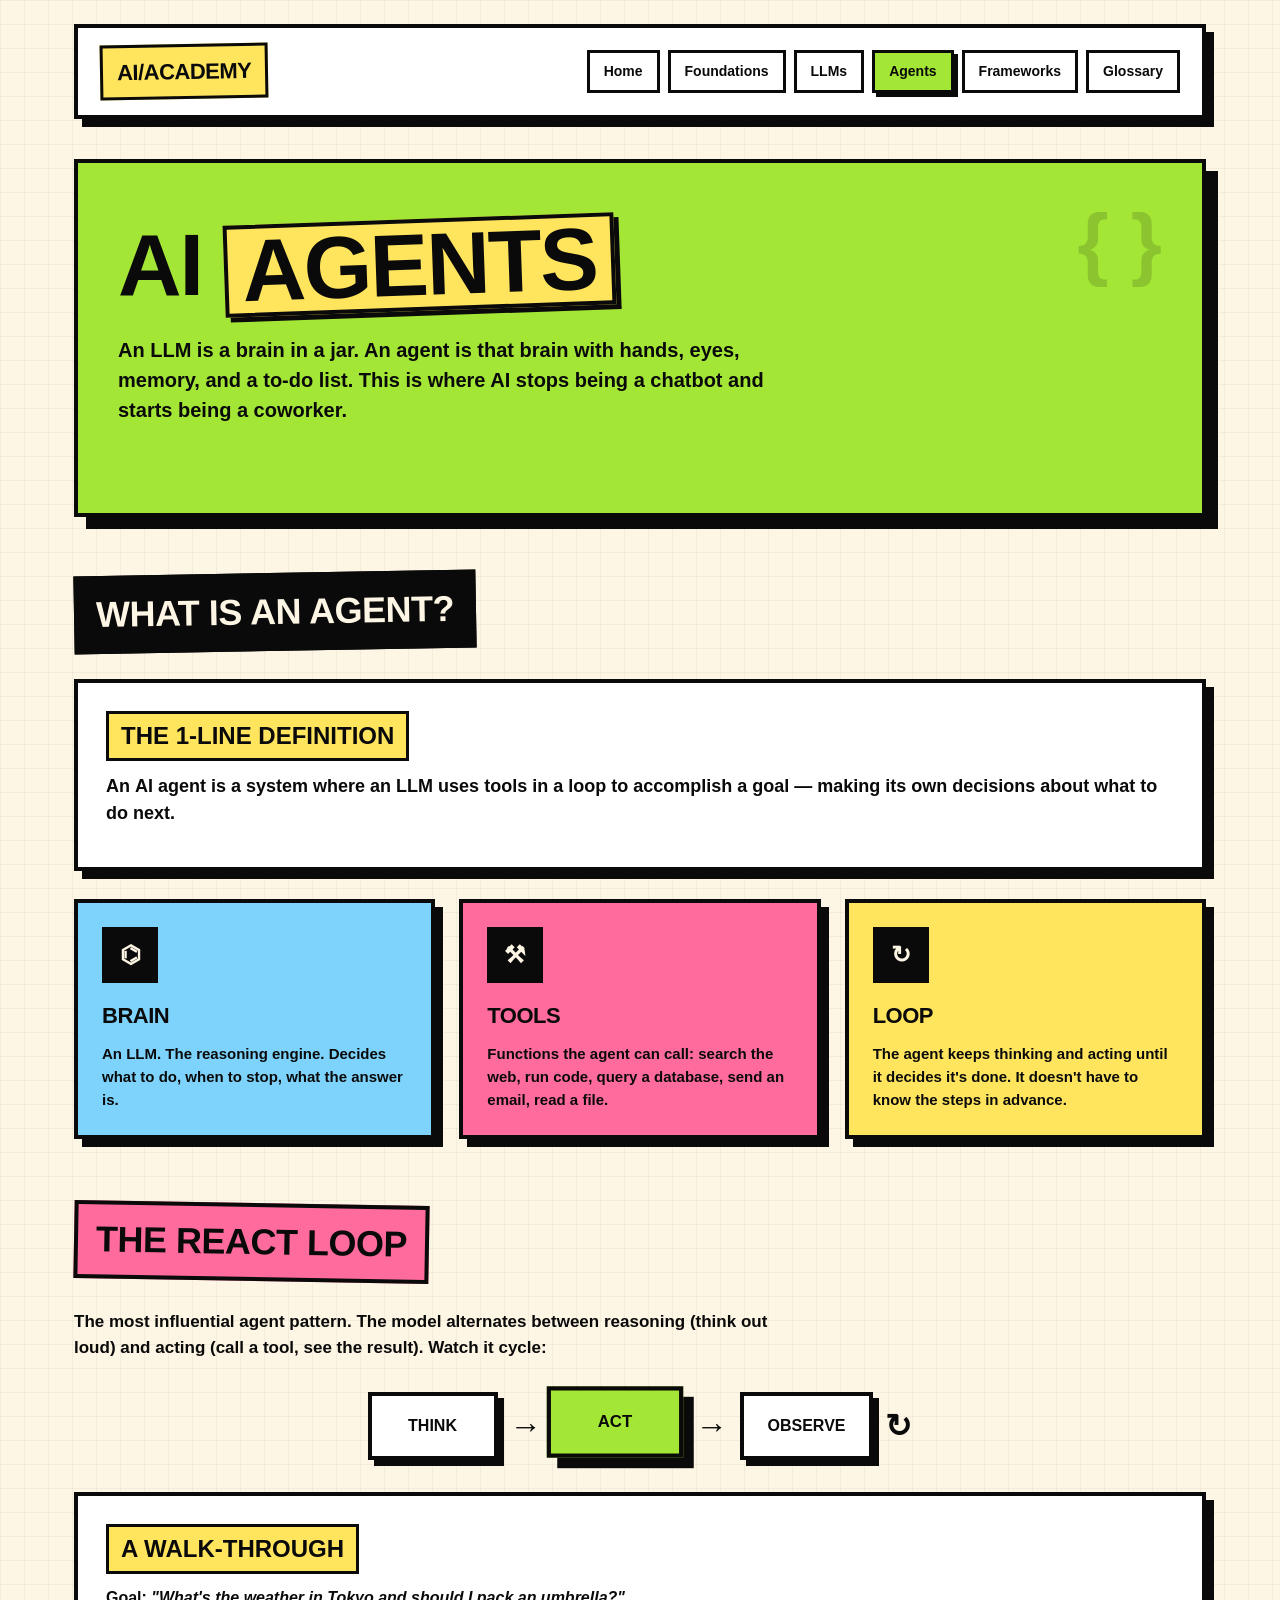
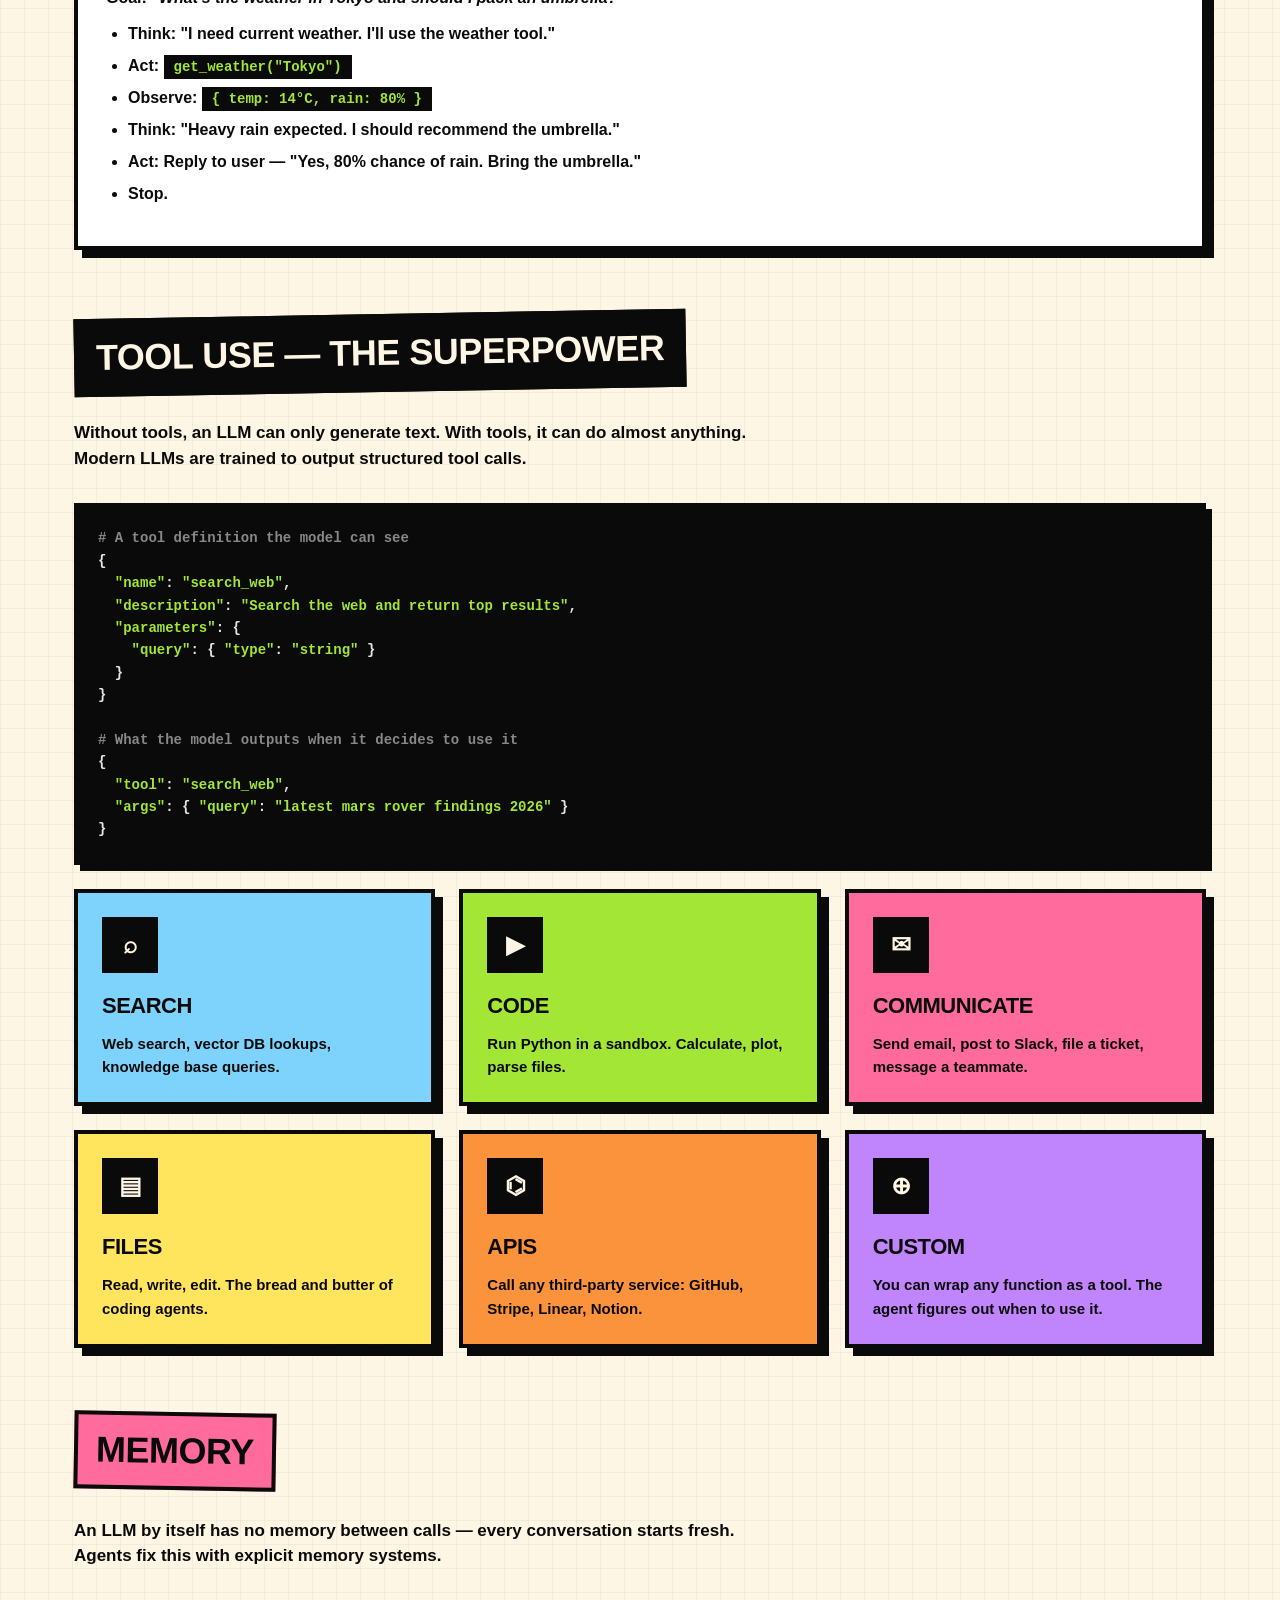
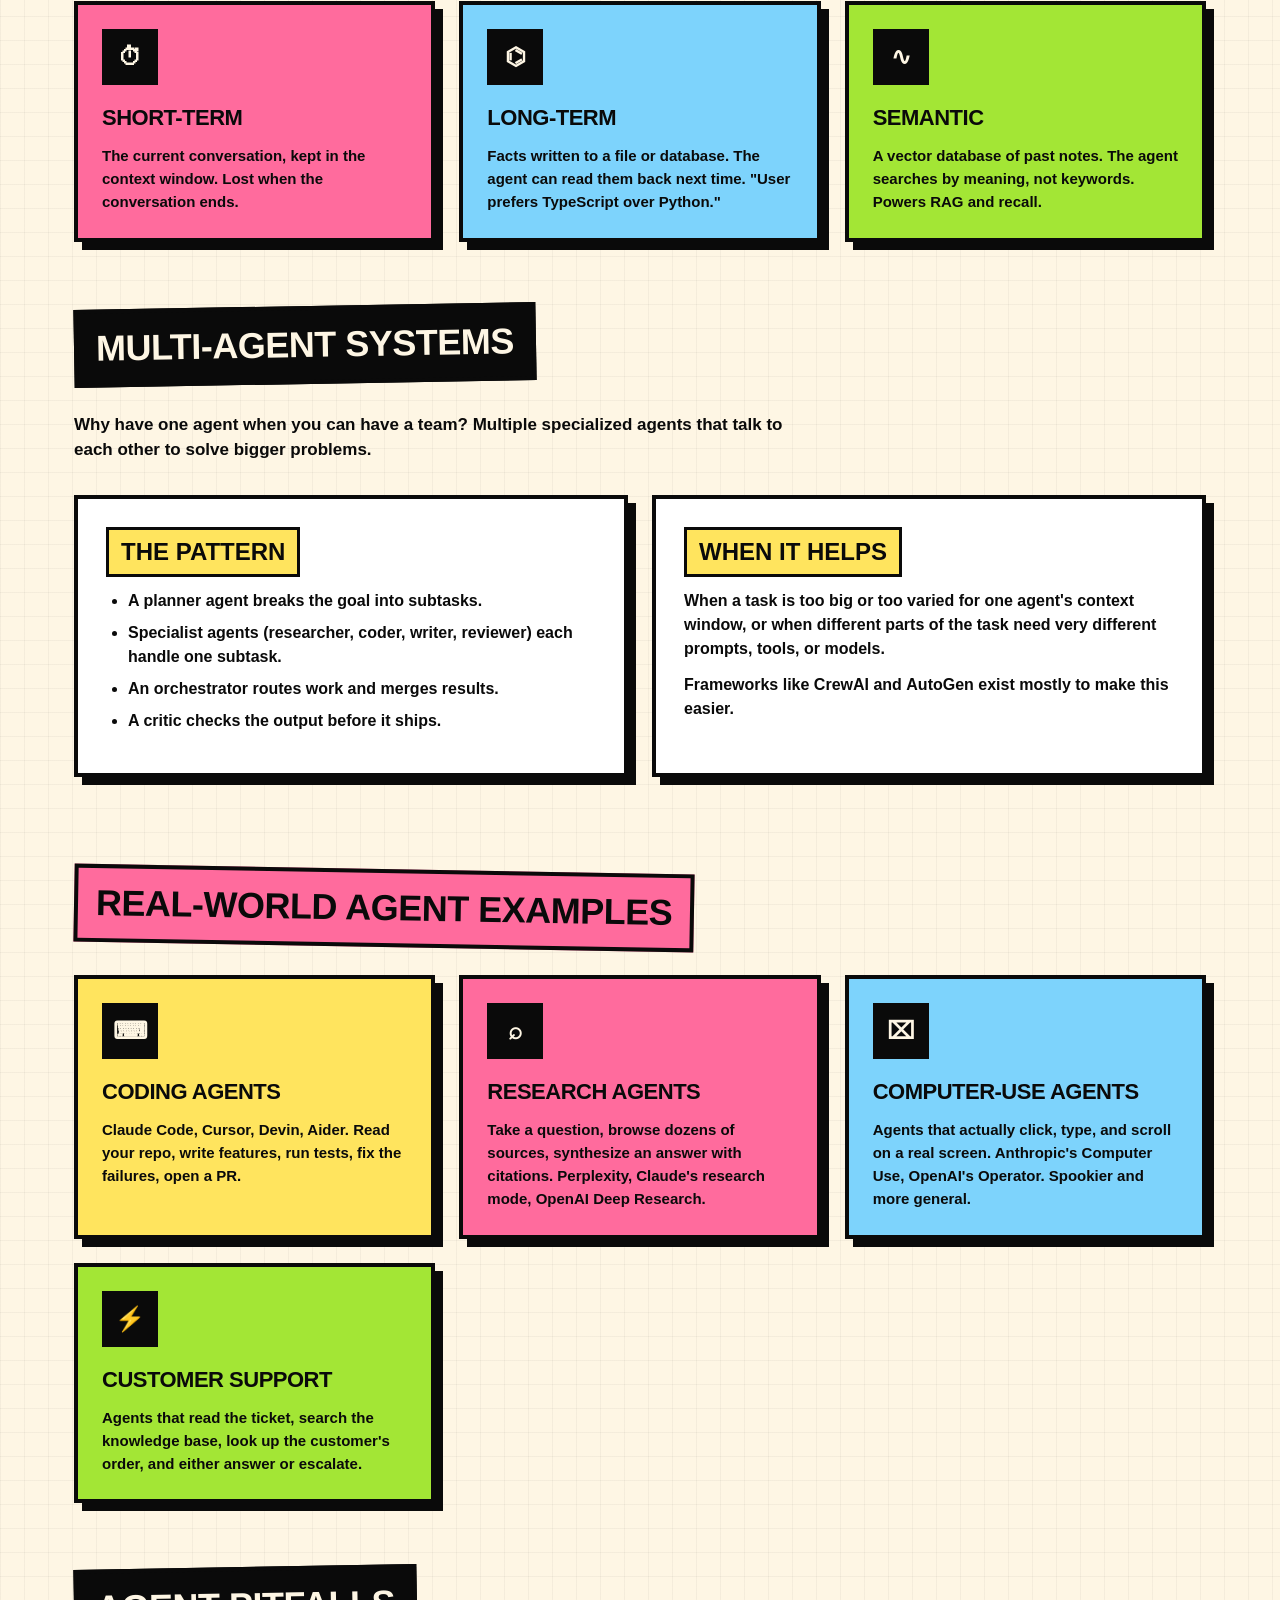
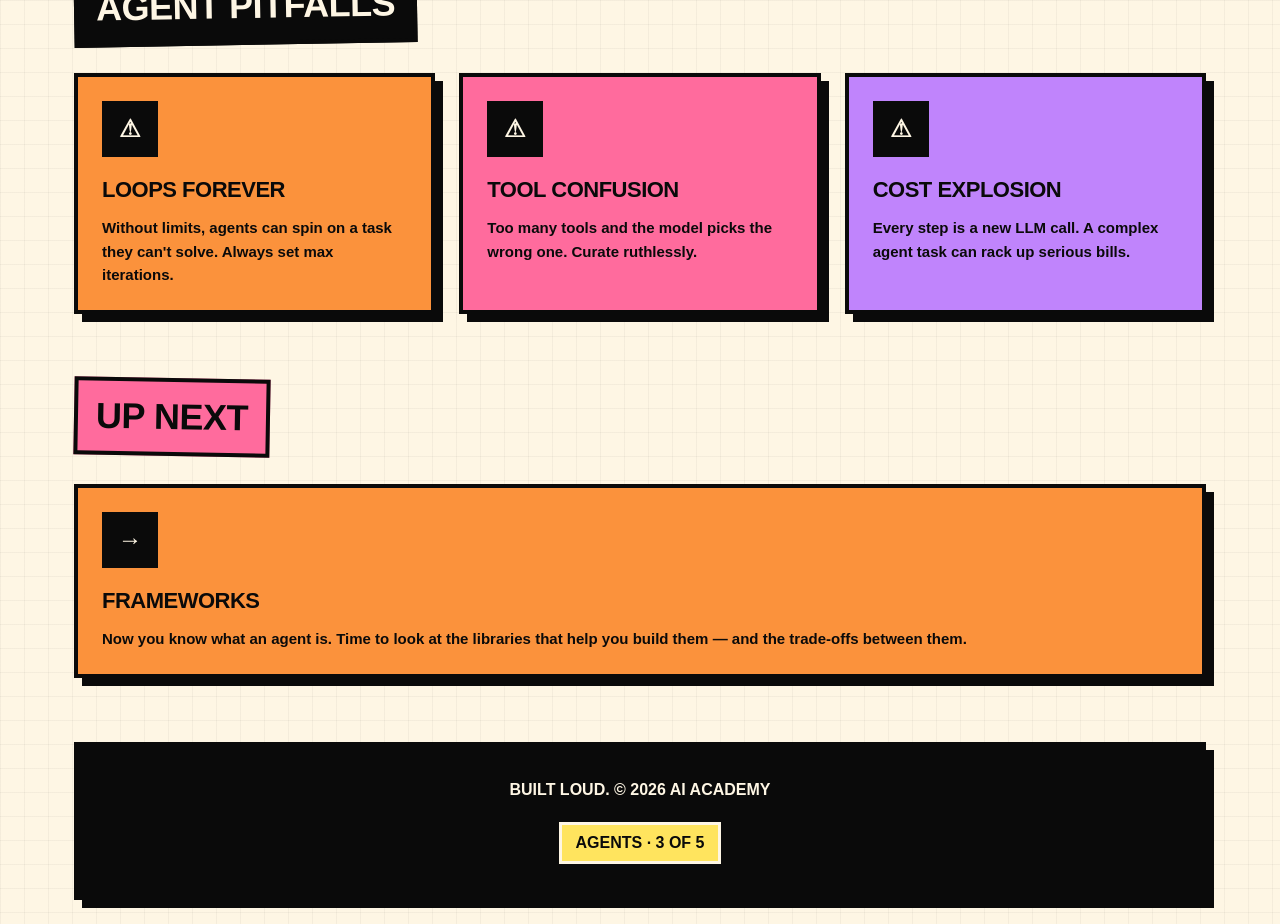
==== agents.html @ 1c1654ed "Initial commit: AI Academy neobrutalist site Multi-page static site teaching AI fundamentals, LLMs, " ====
<!DOCTYPE html>
<html lang="en">
<head>
<meta charset="UTF-8" />
<meta name="viewport" content="width=device-width, initial-scale=1.0" />
<title>AI Agents — AI Academy</title>
<link rel="stylesheet" href="styles.css" />
</head>
<body>
  <div class="wrap">

    <nav class="top">
      <a href="index.html" class="logo">AI/ACADEMY</a>
      <ul>
        <li><a href="index.html" class="link">Home</a></li>
        <li><a href="fundamentals.html" class="link">Foundations</a></li>
        <li><a href="llms.html" class="link">LLMs</a></li>
        <li><a href="agents.html" class="link active">Agents</a></li>
        <li><a href="frameworks.html" class="link">Frameworks</a></li>
        <li><a href="glossary.html" class="link">Glossary</a></li>
      </ul>
    </nav>

    <header class="hero green">
      <h1>AI <span class="pop">Agents</span></h1>
      <p class="lede">An LLM is a brain in a jar. An agent is that brain with hands, eyes, memory, and a to-do list. This is where AI stops being a chatbot and starts being a coworker.</p>
      <div class="doodle" style="top:20px;right:40px;">{ }</div>
    </header>

    <section class="reveal">
      <h2 class="section-title">What is an Agent?</h2>
      <div class="info-box">
        <h3>The 1-line definition</h3>
        <p style="font-size:18px;">An <strong>AI agent</strong> is a system where an LLM uses <strong>tools</strong> in a <strong>loop</strong> to accomplish a goal — making its own decisions about what to do next.</p>
      </div>
      <div class="grid cols-3">
        <div class="card blue">
          <div class="icon">⌬</div>
          <h3>Brain</h3>
          <p>An LLM. The reasoning engine. Decides what to do, when to stop, what the answer is.</p>
        </div>
        <div class="card pink">
          <div class="icon">⚒</div>
          <h3>Tools</h3>
          <p>Functions the agent can call: search the web, run code, query a database, send an email, read a file.</p>
        </div>
        <div class="card yellow">
          <div class="icon">↻</div>
          <h3>Loop</h3>
          <p>The agent keeps thinking and acting until it decides it's done. It doesn't have to know the steps in advance.</p>
        </div>
      </div>
    </section>

    <section class="reveal">
      <h2 class="section-title alt">The ReAct Loop</h2>
      <p class="section-sub">The most influential agent pattern. The model alternates between <strong>reasoning</strong> (think out loud) and <strong>acting</strong> (call a tool, see the result). Watch it cycle:</p>

      <div class="agent-loop" id="loop">
        <div class="loop-node">THINK</div>
        <div class="loop-arrow">→</div>
        <div class="loop-node">ACT</div>
        <div class="loop-arrow">→</div>
        <div class="loop-node">OBSERVE</div>
        <div class="loop-arrow">↻</div>
      </div>

      <div class="info-box">
        <h3>A walk-through</h3>
        <p>Goal: <em>"What's the weather in Tokyo and should I pack an umbrella?"</em></p>
        <ul>
          <li><strong>Think:</strong> "I need current weather. I'll use the weather tool."</li>
          <li><strong>Act:</strong> <code>get_weather("Tokyo")</code></li>
          <li><strong>Observe:</strong> <code>{ temp: 14°C, rain: 80% }</code></li>
          <li><strong>Think:</strong> "Heavy rain expected. I should recommend the umbrella."</li>
          <li><strong>Act:</strong> Reply to user — "Yes, 80% chance of rain. Bring the umbrella."</li>
          <li><strong>Stop.</strong></li>
        </ul>
      </div>
    </section>

    <section class="reveal">
      <h2 class="section-title">Tool Use — The Superpower</h2>
      <p class="section-sub">Without tools, an LLM can only generate text. With tools, it can do almost anything. Modern LLMs are trained to output structured tool calls.</p>

      <pre class="code"><span class="c"># A tool definition the model can see</span>
{
  <span class="s">"name"</span>: <span class="s">"search_web"</span>,
  <span class="s">"description"</span>: <span class="s">"Search the web and return top results"</span>,
  <span class="s">"parameters"</span>: {
    <span class="s">"query"</span>: { <span class="s">"type"</span>: <span class="s">"string"</span> }
  }
}

<span class="c"># What the model outputs when it decides to use it</span>
{
  <span class="s">"tool"</span>: <span class="s">"search_web"</span>,
  <span class="s">"args"</span>: { <span class="s">"query"</span>: <span class="s">"latest mars rover findings 2026"</span> }
}</pre>

      <div class="grid cols-3" style="margin-top:24px;">
        <div class="card blue"><div class="icon">⌕</div><h3>Search</h3><p>Web search, vector DB lookups, knowledge base queries.</p></div>
        <div class="card green"><div class="icon">▶</div><h3>Code</h3><p>Run Python in a sandbox. Calculate, plot, parse files.</p></div>
        <div class="card pink"><div class="icon">✉</div><h3>Communicate</h3><p>Send email, post to Slack, file a ticket, message a teammate.</p></div>
        <div class="card yellow"><div class="icon">▤</div><h3>Files</h3><p>Read, write, edit. The bread and butter of coding agents.</p></div>
        <div class="card orange"><div class="icon">⌬</div><h3>APIs</h3><p>Call any third-party service: GitHub, Stripe, Linear, Notion.</p></div>
        <div class="card purple"><div class="icon">⊕</div><h3>Custom</h3><p>You can wrap any function as a tool. The agent figures out when to use it.</p></div>
      </div>
    </section>

    <section class="reveal">
      <h2 class="section-title alt">Memory</h2>
      <p class="section-sub">An LLM by itself has no memory between calls — every conversation starts fresh. Agents fix this with explicit memory systems.</p>
      <div class="grid cols-3">
        <div class="card pink">
          <div class="icon">⏱</div>
          <h3>Short-term</h3>
          <p>The current conversation, kept in the context window. Lost when the conversation ends.</p>
        </div>
        <div class="card blue">
          <div class="icon">⌬</div>
          <h3>Long-term</h3>
          <p>Facts written to a file or database. The agent can read them back next time. "User prefers TypeScript over Python."</p>
        </div>
        <div class="card green">
          <div class="icon">∿</div>
          <h3>Semantic</h3>
          <p>A vector database of past notes. The agent searches by meaning, not keywords. Powers RAG and recall.</p>
        </div>
      </div>
    </section>

    <section class="reveal">
      <h2 class="section-title">Multi-Agent Systems</h2>
      <p class="section-sub">Why have one agent when you can have a team? Multiple specialized agents that talk to each other to solve bigger problems.</p>
      <div class="grid cols-2">
        <div class="info-box">
          <h3>The pattern</h3>
          <ul>
            <li>A <strong>planner</strong> agent breaks the goal into subtasks.</li>
            <li>Specialist agents (researcher, coder, writer, reviewer) each handle one subtask.</li>
            <li>An <strong>orchestrator</strong> routes work and merges results.</li>
            <li>A <strong>critic</strong> checks the output before it ships.</li>
          </ul>
        </div>
        <div class="info-box">
          <h3>When it helps</h3>
          <p>When a task is too big or too varied for one agent's context window, or when different parts of the task need very different prompts, tools, or models.</p>
          <p>Frameworks like <strong>CrewAI</strong> and <strong>AutoGen</strong> exist mostly to make this easier.</p>
        </div>
      </div>
    </section>

    <section class="reveal">
      <h2 class="section-title alt">Real-World Agent Examples</h2>
      <div class="grid cols-2">
        <div class="card yellow">
          <div class="icon">⌨</div>
          <h3>Coding Agents</h3>
          <p>Claude Code, Cursor, Devin, Aider. Read your repo, write features, run tests, fix the failures, open a PR.</p>
        </div>
        <div class="card pink">
          <div class="icon">⌕</div>
          <h3>Research Agents</h3>
          <p>Take a question, browse dozens of sources, synthesize an answer with citations. Perplexity, Claude's research mode, OpenAI Deep Research.</p>
        </div>
        <div class="card blue">
          <div class="icon">⌧</div>
          <h3>Computer-Use Agents</h3>
          <p>Agents that actually click, type, and scroll on a real screen. Anthropic's Computer Use, OpenAI's Operator. Spookier and more general.</p>
        </div>
        <div class="card green">
          <div class="icon">⚡</div>
          <h3>Customer Support</h3>
          <p>Agents that read the ticket, search the knowledge base, look up the customer's order, and either answer or escalate.</p>
        </div>
      </div>
    </section>

    <section class="reveal">
      <h2 class="section-title">Agent Pitfalls</h2>
      <div class="grid cols-3">
        <div class="card orange">
          <div class="icon">⚠</div>
          <h3>Loops Forever</h3>
          <p>Without limits, agents can spin on a task they can't solve. Always set max iterations.</p>
        </div>
        <div class="card pink">
          <div class="icon">⚠</div>
          <h3>Tool Confusion</h3>
          <p>Too many tools and the model picks the wrong one. Curate ruthlessly.</p>
        </div>
        <div class="card purple">
          <div class="icon">⚠</div>
          <h3>Cost Explosion</h3>
          <p>Every step is a new LLM call. A complex agent task can rack up serious bills.</p>
        </div>
      </div>
    </section>

    <section class="reveal">
      <h2 class="section-title alt">Up Next</h2>
      <a href="frameworks.html" class="card orange" style="text-decoration:none;display:block;">
        <div class="icon">→</div>
        <h3>Frameworks</h3>
        <p>Now you know what an agent is. Time to look at the libraries that help you build them — and the trade-offs between them.</p>
      </a>
    </section>

    <footer class="bottom">
      <p>BUILT LOUD. © 2026 AI ACADEMY</p>
      <span class="made">Agents · 3 of 5</span>
    </footer>

  </div>
  <button id="to-top" class="to-top" aria-label="Back to top">↑</button>
  <script src="script.js"></script>
</body>
</html>
---- styles.css ----
/* ============================================
   AI ACADEMY — Neobrutalist Design System
   ============================================ */

:root {
  --bg: #fef6e4;
  --ink: #0a0a0a;
  --shadow: #0a0a0a;
  --pink: #ff6b9d;
  --yellow: #ffe45e;
  --blue: #7dd3fc;
  --green: #a3e635;
  --orange: #fb923c;
  --purple: #c084fc;
  --red: #ff5252;
  --white: #ffffff;
}

* { box-sizing: border-box; margin: 0; padding: 0; }

html { scroll-behavior: smooth; }

body {
  background: var(--bg);
  color: var(--ink);
  font-family: 'Helvetica Neue', Arial, sans-serif;
  font-weight: 600;
  line-height: 1.5;
  -webkit-font-smoothing: antialiased;
  background-image:
    linear-gradient(rgba(10,10,10,0.04) 1px, transparent 1px),
    linear-gradient(90deg, rgba(10,10,10,0.04) 1px, transparent 1px);
  background-size: 24px 24px;
}

.wrap { max-width: 1180px; margin: 0 auto; padding: 24px; }

a { color: var(--ink); }

/* ============ NAV ============ */
nav.top {
  display: flex;
  align-items: center;
  justify-content: space-between;
  padding: 16px 22px;
  background: var(--white);
  border: 4px solid var(--ink);
  box-shadow: 8px 8px 0 var(--shadow);
  margin-bottom: 40px;
  flex-wrap: wrap;
  gap: 12px;
}
nav.top .logo {
  font-size: 22px;
  font-weight: 900;
  letter-spacing: -0.5px;
  background: var(--yellow);
  padding: 8px 14px;
  border: 3px solid var(--ink);
  text-decoration: none;
  display: inline-block;
  transform: rotate(-1deg);
  transition: transform 0.15s;
}
nav.top .logo:hover { transform: rotate(1deg) scale(1.03); }

nav.top ul { display: flex; gap: 8px; list-style: none; flex-wrap: wrap; }
nav.top a.link {
  text-decoration: none;
  color: var(--ink);
  font-weight: 800;
  padding: 8px 14px;
  border: 3px solid var(--ink);
  background: var(--white);
  font-size: 14px;
  transition: transform 0.1s, box-shadow 0.1s, background 0.1s;
  display: inline-block;
}
nav.top a.link:hover {
  background: var(--pink);
  transform: translate(-2px, -2px);
  box-shadow: 4px 4px 0 var(--shadow);
}
nav.top a.link.active { background: var(--green); box-shadow: 4px 4px 0 var(--shadow); }

/* ============ HERO ============ */
.hero {
  border: 4px solid var(--ink);
  box-shadow: 12px 12px 0 var(--shadow);
  padding: 56px 40px;
  margin-bottom: 56px;
  position: relative;
  overflow: hidden;
}
.hero.pink { background: var(--pink); }
.hero.blue { background: var(--blue); }
.hero.yellow { background: var(--yellow); }
.hero.green { background: var(--green); }
.hero.orange { background: var(--orange); }
.hero.purple { background: var(--purple); }

.hero h1 {
  font-size: clamp(40px, 7vw, 88px);
  font-weight: 900;
  line-height: 0.95;
  letter-spacing: -2px;
  margin-bottom: 24px;
  text-transform: uppercase;
}
.hero h1 .pop {
  background: var(--yellow);
  padding: 0 14px;
  border: 4px solid var(--ink);
  display: inline-block;
  transform: rotate(-2deg);
  box-shadow: 5px 5px 0 var(--ink);
}
.hero h1 .pop.alt { background: var(--green); transform: rotate(2deg); }
.hero p.lede {
  font-size: 20px;
  max-width: 680px;
  margin-bottom: 32px;
  font-weight: 600;
}
.hero .doodle {
  position: absolute;
  font-size: 80px;
  font-weight: 900;
  opacity: 0.15;
  pointer-events: none;
}

/* ============ BUTTONS ============ */
.btn-row { display: flex; gap: 16px; flex-wrap: wrap; }
.btn {
  display: inline-block;
  padding: 16px 28px;
  font-size: 17px;
  font-weight: 900;
  text-decoration: none;
  color: var(--ink);
  background: var(--white);
  border: 4px solid var(--ink);
  box-shadow: 6px 6px 0 var(--shadow);
  cursor: pointer;
  text-transform: uppercase;
  transition: transform 0.1s, box-shadow 0.1s;
  font-family: inherit;
}
.btn:hover { transform: translate(-3px, -3px); box-shadow: 9px 9px 0 var(--shadow); }
.btn:active { transform: translate(2px, 2px); box-shadow: 2px 2px 0 var(--shadow); }
.btn.primary { background: var(--green); }
.btn.pink { background: var(--pink); }
.btn.yellow { background: var(--yellow); }
.btn.blue { background: var(--blue); }

/* ============ SECTIONS ============ */
section { margin-bottom: 64px; }
.section-title {
  font-size: 36px;
  font-weight: 900;
  text-transform: uppercase;
  margin-bottom: 28px;
  display: inline-block;
  background: var(--ink);
  color: var(--bg);
  padding: 8px 18px;
  border: 4px solid var(--ink);
  transform: rotate(-1deg);
  letter-spacing: -0.5px;
}
.section-title.alt { background: var(--pink); color: var(--ink); transform: rotate(1deg); }
.section-sub {
  font-size: 17px;
  max-width: 720px;
  margin-bottom: 32px;
  font-weight: 600;
}

/* ============ CARDS ============ */
.grid { display: grid; gap: 24px; }
.grid.cols-2 { grid-template-columns: repeat(auto-fit, minmax(320px, 1fr)); }
.grid.cols-3 { grid-template-columns: repeat(auto-fit, minmax(280px, 1fr)); }
.grid.cols-4 { grid-template-columns: repeat(auto-fit, minmax(220px, 1fr)); }

.card {
  background: var(--white);
  border: 4px solid var(--ink);
  box-shadow: 8px 8px 0 var(--shadow);
  padding: 24px;
  transition: transform 0.15s, box-shadow 0.15s;
  position: relative;
}
.card:hover { transform: translate(-4px, -4px); box-shadow: 12px 12px 0 var(--shadow); }
.card.pink { background: var(--pink); }
.card.blue { background: var(--blue); }
.card.yellow { background: var(--yellow); }
.card.green { background: var(--green); }
.card.orange { background: var(--orange); }
.card.purple { background: var(--purple); }
.card.dark { background: var(--ink); color: var(--bg); }
.card.dark a { color: var(--yellow); }
.card.dark .more { color: var(--yellow); border-bottom-color: var(--yellow); }

.card .icon {
  font-size: 24px;
  width: 56px;
  height: 56px;
  display: flex;
  align-items: center;
  justify-content: center;
  background: var(--ink);
  color: var(--bg);
  border: 3px solid var(--ink);
  margin-bottom: 16px;
  font-weight: 900;
}
.card.dark .icon { background: var(--yellow); color: var(--ink); }
.card h3 {
  font-size: 22px;
  font-weight: 900;
  text-transform: uppercase;
  margin-bottom: 10px;
  letter-spacing: -0.5px;
}
.card p { font-size: 15px; font-weight: 600; line-height: 1.55; }
.card .more {
  margin-top: 14px;
  display: inline-block;
  font-weight: 900;
  text-decoration: none;
  color: var(--ink);
  border-bottom: 3px solid var(--ink);
  padding-bottom: 2px;
}

/* ============ INFO BOX ============ */
.info-box {
  background: var(--white);
  border: 4px solid var(--ink);
  box-shadow: 8px 8px 0 var(--shadow);
  padding: 28px;
  margin-bottom: 28px;
}
.info-box h3 {
  font-size: 24px;
  font-weight: 900;
  text-transform: uppercase;
  margin-bottom: 12px;
  display: inline-block;
  background: var(--yellow);
  border: 3px solid var(--ink);
  padding: 4px 12px;
}
.info-box p { font-size: 16px; margin-bottom: 12px; }
.info-box ul { padding-left: 22px; margin-bottom: 12px; }
.info-box li { font-size: 16px; margin-bottom: 8px; font-weight: 600; }
.info-box code {
  background: var(--ink);
  color: var(--green);
  padding: 2px 8px;
  font-family: 'Courier New', monospace;
  border: 2px solid var(--ink);
  font-size: 14px;
}

/* ============ CODE BLOCK ============ */
pre.code {
  background: var(--ink);
  color: #e6e6e6;
  border: 4px solid var(--ink);
  box-shadow: 6px 6px 0 var(--shadow);
  padding: 20px;
  font-family: 'Courier New', monospace;
  font-size: 14px;
  line-height: 1.6;
  overflow-x: auto;
  margin: 16px 0;
  white-space: pre;
}
pre.code .k { color: var(--pink); }
pre.code .s { color: var(--green); }
pre.code .c { color: #888; }
pre.code .f { color: var(--yellow); }

/* ============ TIMELINE ============ */
.timeline {
  position: relative;
  padding: 20px 0;
}
.timeline-item {
  display: flex;
  align-items: flex-start;
  gap: 20px;
  margin-bottom: 24px;
  background: var(--white);
  border: 4px solid var(--ink);
  box-shadow: 6px 6px 0 var(--shadow);
  padding: 20px;
  transition: transform 0.15s, box-shadow 0.15s;
}
.timeline-item:hover { transform: translate(-3px, -3px); box-shadow: 9px 9px 0 var(--shadow); }
.timeline-year {
  background: var(--ink);
  color: var(--yellow);
  font-weight: 900;
  padding: 10px 14px;
  border: 3px solid var(--ink);
  font-size: 18px;
  flex-shrink: 0;
  min-width: 80px;
  text-align: center;
}
.timeline-item h4 {
  font-size: 18px;
  font-weight: 900;
  text-transform: uppercase;
  margin-bottom: 4px;
}
.timeline-item p { font-size: 15px; font-weight: 600; }

/* ============ TABLE ============ */
.compare-table {
  width: 100%;
  border-collapse: separate;
  border-spacing: 0;
  background: var(--white);
  border: 4px solid var(--ink);
  box-shadow: 8px 8px 0 var(--shadow);
  margin: 20px 0;
}
.compare-table th, .compare-table td {
  padding: 14px 16px;
  text-align: left;
  border-bottom: 3px solid var(--ink);
  font-size: 15px;
}
.compare-table th {
  background: var(--ink);
  color: var(--bg);
  font-weight: 900;
  text-transform: uppercase;
  font-size: 13px;
  letter-spacing: 0.5px;
}
.compare-table tr:last-child td { border-bottom: none; }
.compare-table tr:nth-child(even) td { background: rgba(0,0,0,0.04); }
.compare-table .tag {
  display: inline-block;
  padding: 3px 10px;
  border: 2px solid var(--ink);
  font-weight: 900;
  font-size: 12px;
  text-transform: uppercase;
}
.compare-table .tag.green { background: var(--green); }
.compare-table .tag.yellow { background: var(--yellow); }
.compare-table .tag.pink { background: var(--pink); }
.compare-table .tag.blue { background: var(--blue); }

/* ============ FOOTER ============ */
footer.bottom {
  background: var(--ink);
  color: var(--bg);
  border: 4px solid var(--ink);
  box-shadow: 8px 8px 0 var(--shadow);
  padding: 32px;
  text-align: center;
  margin-top: 40px;
}
footer.bottom p { font-weight: 700; margin-bottom: 8px; }
footer.bottom a { color: var(--yellow); }
footer.bottom .made {
  display: inline-block;
  background: var(--yellow);
  color: var(--ink);
  padding: 6px 14px;
  border: 3px solid var(--bg);
  margin-top: 12px;
  font-weight: 900;
  text-transform: uppercase;
}

/* ============ INTERACTIVE / DEMO ============ */
.demo {
  background: var(--white);
  border: 4px solid var(--ink);
  box-shadow: 8px 8px 0 var(--shadow);
  padding: 28px;
  margin: 24px 0;
}
.demo h4 {
  font-size: 18px;
  font-weight: 900;
  text-transform: uppercase;
  margin-bottom: 16px;
  display: inline-block;
  background: var(--blue);
  border: 3px solid var(--ink);
  padding: 4px 12px;
}
.demo input, .demo textarea {
  width: 100%;
  padding: 14px;
  font-size: 16px;
  font-weight: 600;
  font-family: inherit;
  border: 4px solid var(--ink);
  background: var(--bg);
  margin-bottom: 16px;
  outline: none;
}
.demo input:focus, .demo textarea:focus { background: var(--yellow); }

.token-out { display: flex; flex-wrap: wrap; gap: 6px; min-height: 40px; }
.tok {
  display: inline-block;
  padding: 6px 10px;
  border: 3px solid var(--ink);
  font-weight: 900;
  font-size: 14px;
  font-family: 'Courier New', monospace;
}

/* ============ AGENT LOOP DIAGRAM ============ */
.agent-loop {
  display: flex;
  align-items: center;
  justify-content: center;
  flex-wrap: wrap;
  gap: 12px;
  margin: 32px 0;
}
.loop-node {
  background: var(--white);
  border: 4px solid var(--ink);
  box-shadow: 6px 6px 0 var(--shadow);
  padding: 18px 24px;
  font-weight: 900;
  text-transform: uppercase;
  text-align: center;
  min-width: 130px;
  transition: all 0.4s ease;
}
.loop-node.active {
  background: var(--green);
  transform: translate(-4px, -4px) scale(1.05);
  box-shadow: 10px 10px 0 var(--shadow);
}
.loop-arrow {
  font-size: 32px;
  font-weight: 900;
  color: var(--ink);
}

/* ============ ANIMATIONS ============ */
@keyframes pop-in {
  from { opacity: 0; transform: translateY(20px); }
  to { opacity: 1; transform: translateY(0); }
}
.pop-in { animation: pop-in 0.5s ease forwards; }

@keyframes wiggle {
  0%, 100% { transform: rotate(-1deg); }
  50% { transform: rotate(1deg); }
}
.wiggle { animation: wiggle 3s ease-in-out infinite; }

@keyframes pulse-shadow {
  0%, 100% { box-shadow: 8px 8px 0 var(--shadow); }
  50% { box-shadow: 12px 12px 0 var(--shadow); }
}
.pulse { animation: pulse-shadow 2s ease-in-out infinite; }

/* fade in on scroll */
.reveal { opacity: 0; transform: translateY(30px); transition: opacity 0.6s ease, transform 0.6s ease; }
.reveal.in { opacity: 1; transform: translateY(0); }

/* ============ GLOSSARY ============ */
.glossary-list { display: grid; gap: 14px; }
.term {
  background: var(--white);
  border: 4px solid var(--ink);
  box-shadow: 5px 5px 0 var(--shadow);
  padding: 18px 22px;
  transition: transform 0.15s, box-shadow 0.15s;
}
.term:hover { transform: translate(-3px, -3px); box-shadow: 8px 8px 0 var(--shadow); }
.term h4 {
  font-size: 18px;
  font-weight: 900;
  text-transform: uppercase;
  margin-bottom: 6px;
}
.term h4 .letter {
  background: var(--pink);
  border: 3px solid var(--ink);
  padding: 2px 10px;
  margin-right: 10px;
  display: inline-block;
}
.term p { font-size: 15px; font-weight: 600; }
.term.hide { display: none; }

/* ============ STATS ============ */
.stats { display: grid; grid-template-columns: repeat(auto-fit, minmax(180px, 1fr)); gap: 20px; margin: 24px 0; }
.stat {
  background: var(--white);
  border: 4px solid var(--ink);
  box-shadow: 6px 6px 0 var(--shadow);
  padding: 20px;
  text-align: center;
}
.stat .num {
  font-size: 44px;
  font-weight: 900;
  display: block;
  line-height: 1;
  margin-bottom: 8px;
}
.stat .lbl {
  font-size: 13px;
  font-weight: 800;
  text-transform: uppercase;
}
.stat.pink { background: var(--pink); }
.stat.yellow { background: var(--yellow); }
.stat.green { background: var(--green); }
.stat.blue { background: var(--blue); }

/* ============ DIAGRAMS ============ */
.diagram-wrap {
  background: var(--white);
  border: 4px solid var(--ink);
  box-shadow: 8px 8px 0 var(--shadow);
  padding: 24px;
  margin: 24px 0;
  text-align: center;
  overflow-x: auto;
}
.diagram-wrap svg { max-width: 100%; height: auto; }
.diagram-wrap .caption {
  margin-top: 12px;
  font-size: 13px;
  font-weight: 700;
  text-transform: uppercase;
  display: inline-block;
  background: var(--ink);
  color: var(--bg);
  padding: 4px 10px;
  border: 2px solid var(--ink);
}

/* ============ BACK TO TOP ============ */
.to-top {
  position: fixed;
  right: 24px;
  bottom: 24px;
  width: 56px;
  height: 56px;
  background: var(--yellow);
  color: var(--ink);
  border: 4px solid var(--ink);
  box-shadow: 6px 6px 0 var(--shadow);
  font-size: 26px;
  font-weight: 900;
  cursor: pointer;
  display: none;
  align-items: center;
  justify-content: center;
  z-index: 100;
  font-family: inherit;
  transition: transform 0.1s, box-shadow 0.1s;
}
.to-top.show { display: flex; }
.to-top:hover { transform: translate(-2px, -2px); box-shadow: 9px 9px 0 var(--shadow); background: var(--green); }
.to-top:active { transform: translate(2px, 2px); box-shadow: 2px 2px 0 var(--shadow); }

/* ============ RESPONSIVE ============ */
@media (max-width: 640px) {
  .wrap { padding: 16px; }
  .hero { padding: 36px 24px; }
  nav.top { padding: 12px 16px; }
  nav.top ul { width: 100%; }
  nav.top a.link { padding: 6px 10px; font-size: 13px; }
  .section-title { font-size: 26px; }
}
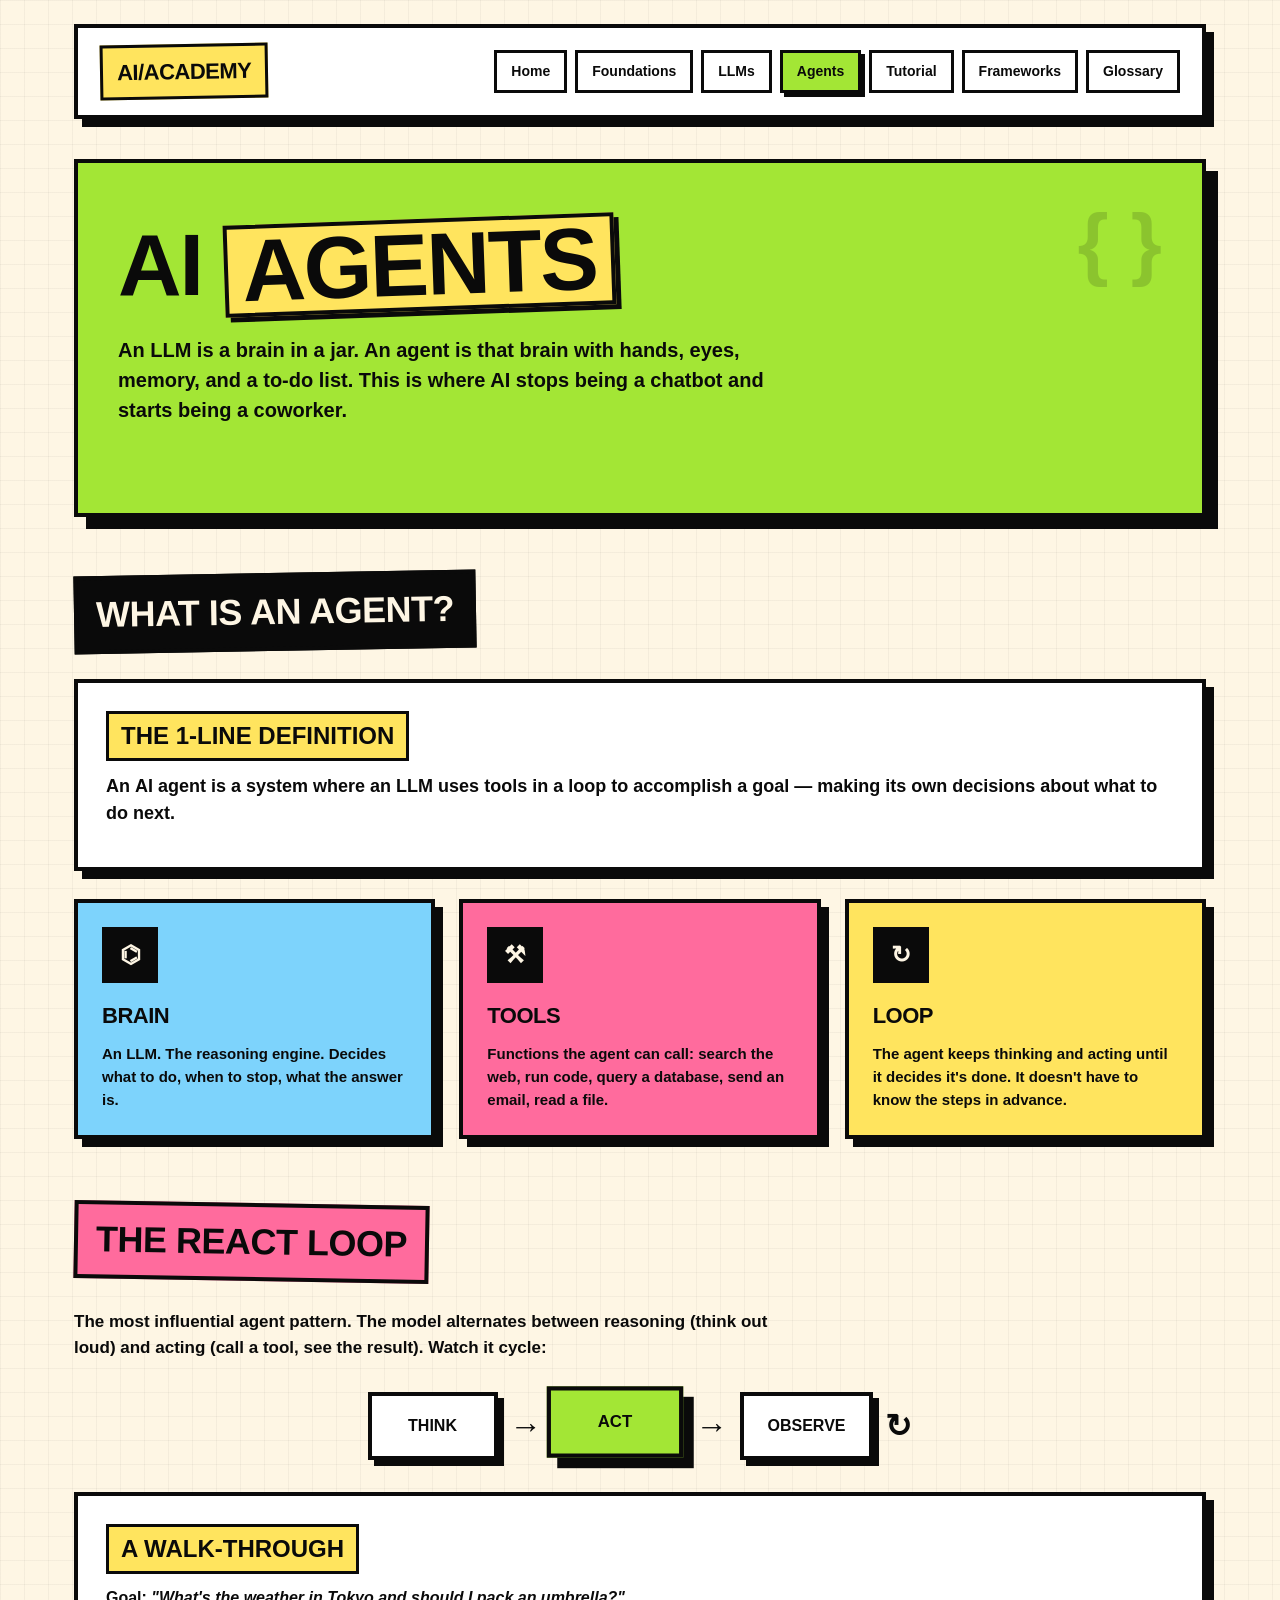
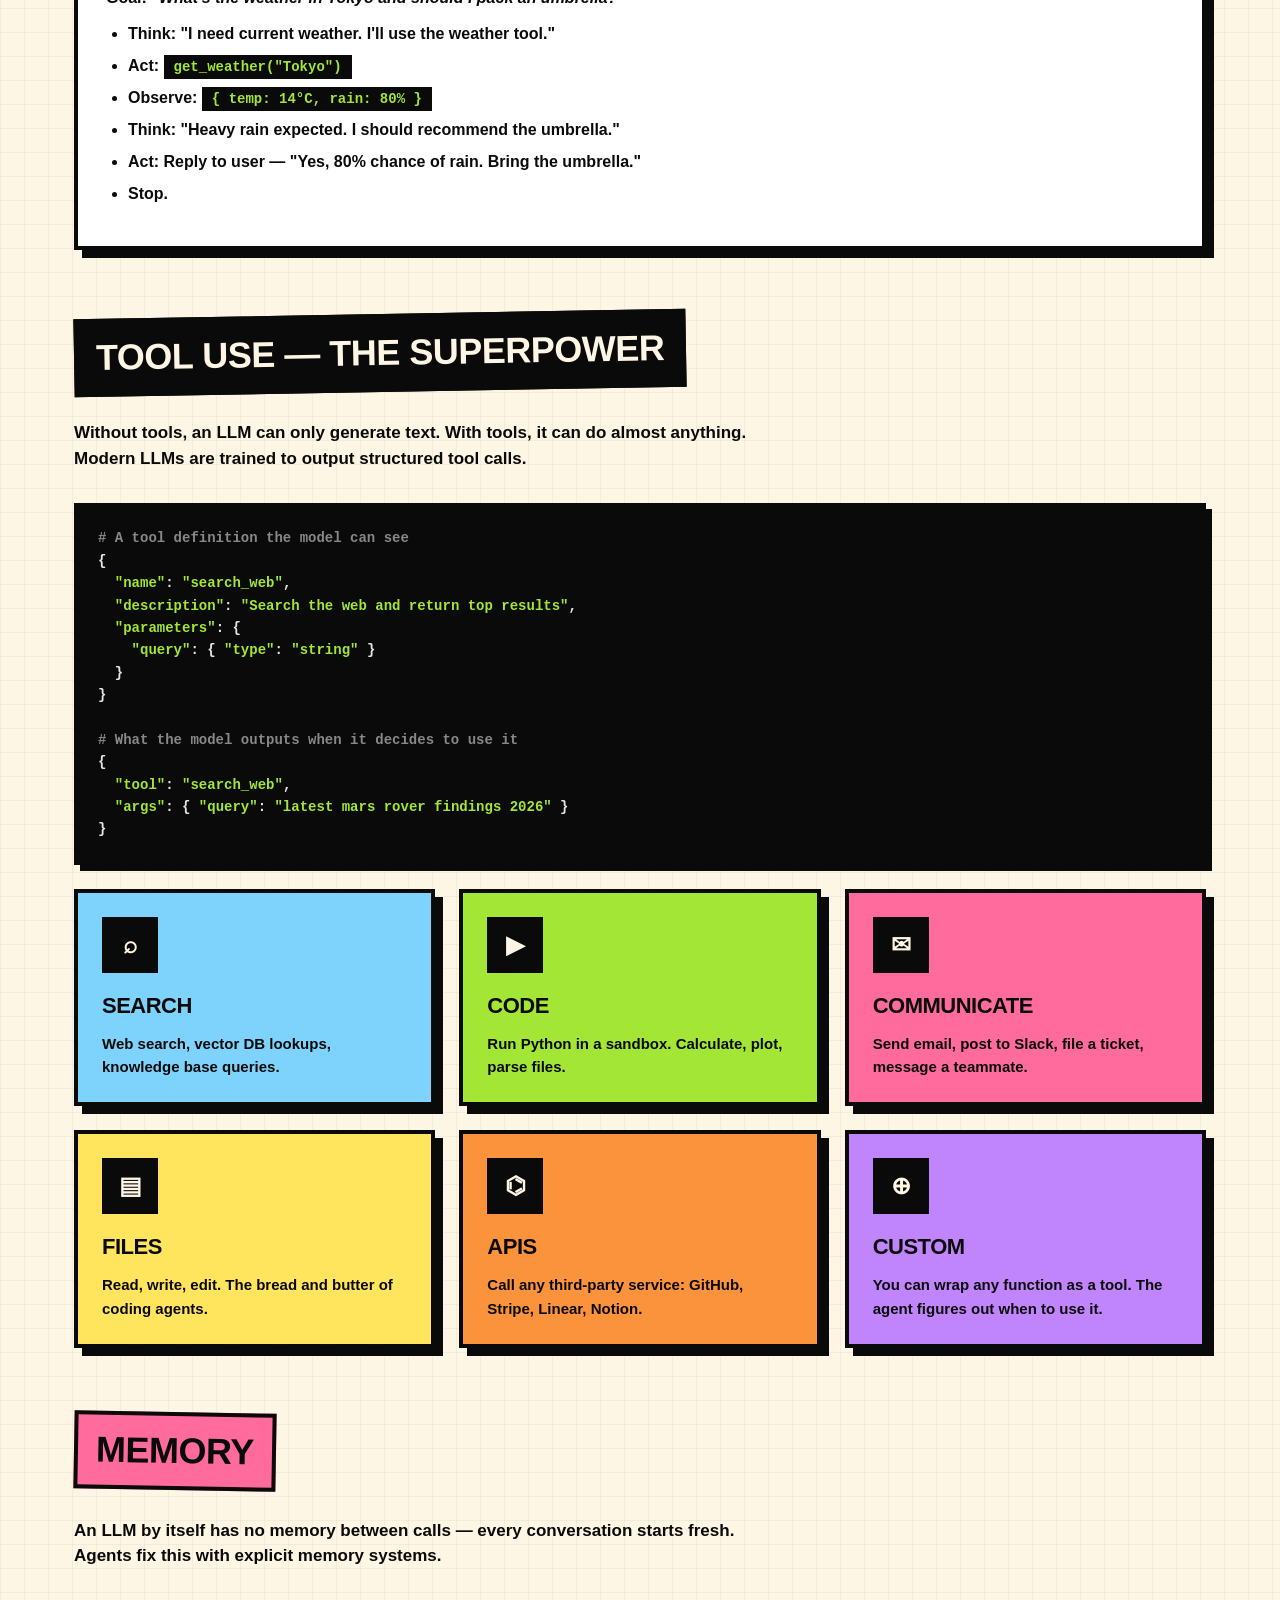
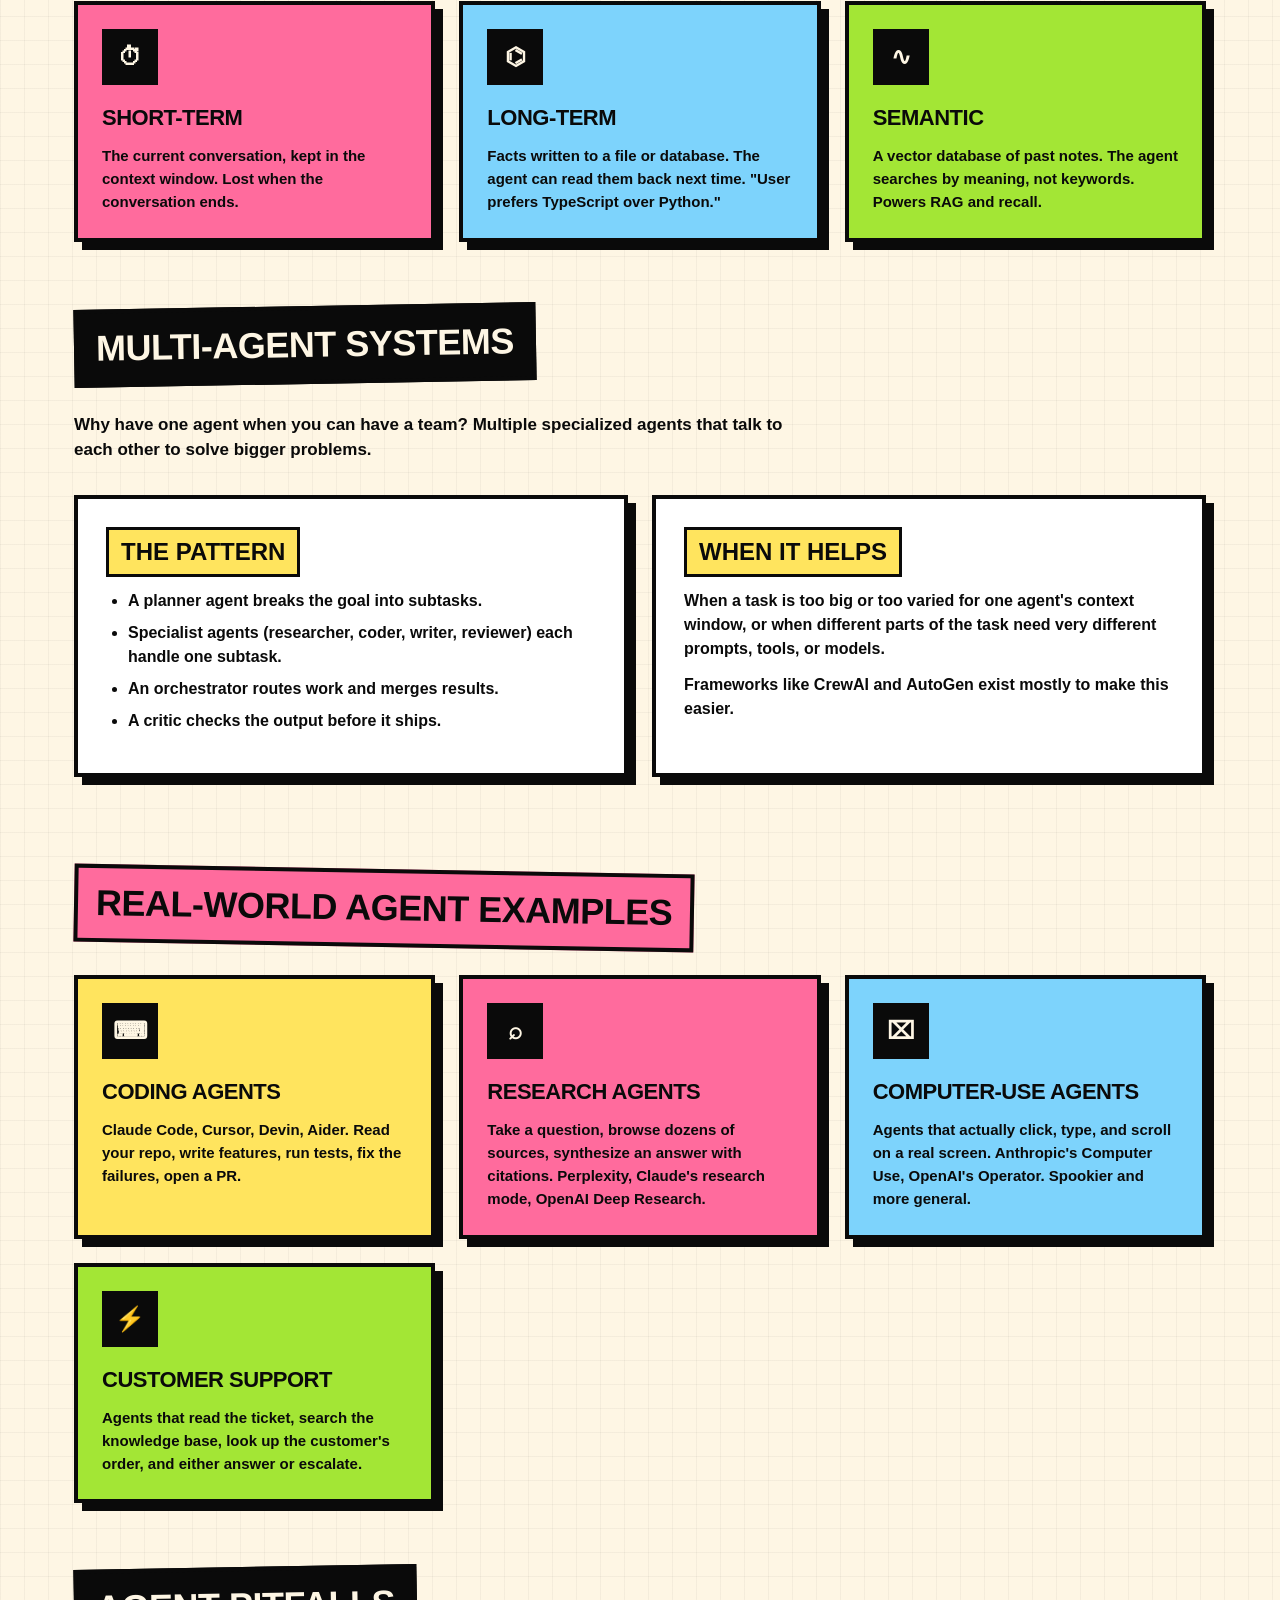
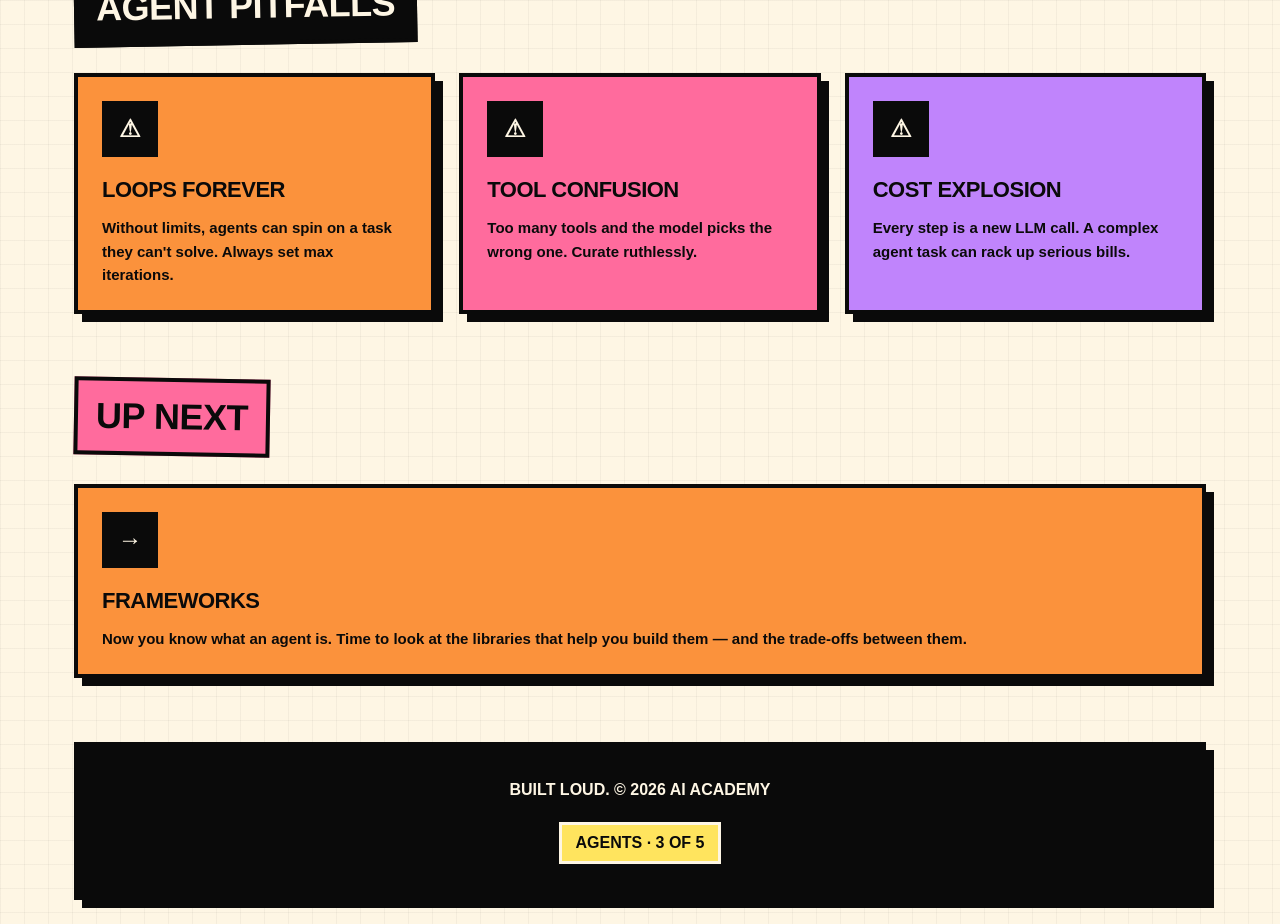
==== commit 157be3ad: "Add tutorial page, favicon, README, and social meta tags - tutorial.html: step-by-step "build your f" ====
--- a/agents.html
+++ b/agents.html
@@ -4,6 +4,12 @@
 <meta charset="UTF-8" />
 <meta name="viewport" content="width=device-width, initial-scale=1.0" />
 <title>AI Agents — AI Academy</title>
+<meta name="description" content="AI agents explained: the ReAct loop, tool use, memory, and multi-agent systems. With an animated agent loop." />
+<meta property="og:title" content="AI Agents — AI Academy" />
+<meta property="og:description" content="The ReAct loop, tool use, memory, multi-agent systems. With an animated diagram." />
+<meta property="og:type" content="article" />
+<meta name="twitter:card" content="summary" />
+<link rel="icon" type="image/svg+xml" href="favicon.svg" />
 <link rel="stylesheet" href="styles.css" />
 </head>
 <body>
@@ -16,6 +22,7 @@
         <li><a href="fundamentals.html" class="link">Foundations</a></li>
         <li><a href="llms.html" class="link">LLMs</a></li>
         <li><a href="agents.html" class="link active">Agents</a></li>
+        <li><a href="tutorial.html" class="link">Tutorial</a></li>
         <li><a href="frameworks.html" class="link">Frameworks</a></li>
         <li><a href="glossary.html" class="link">Glossary</a></li>
       </ul>
